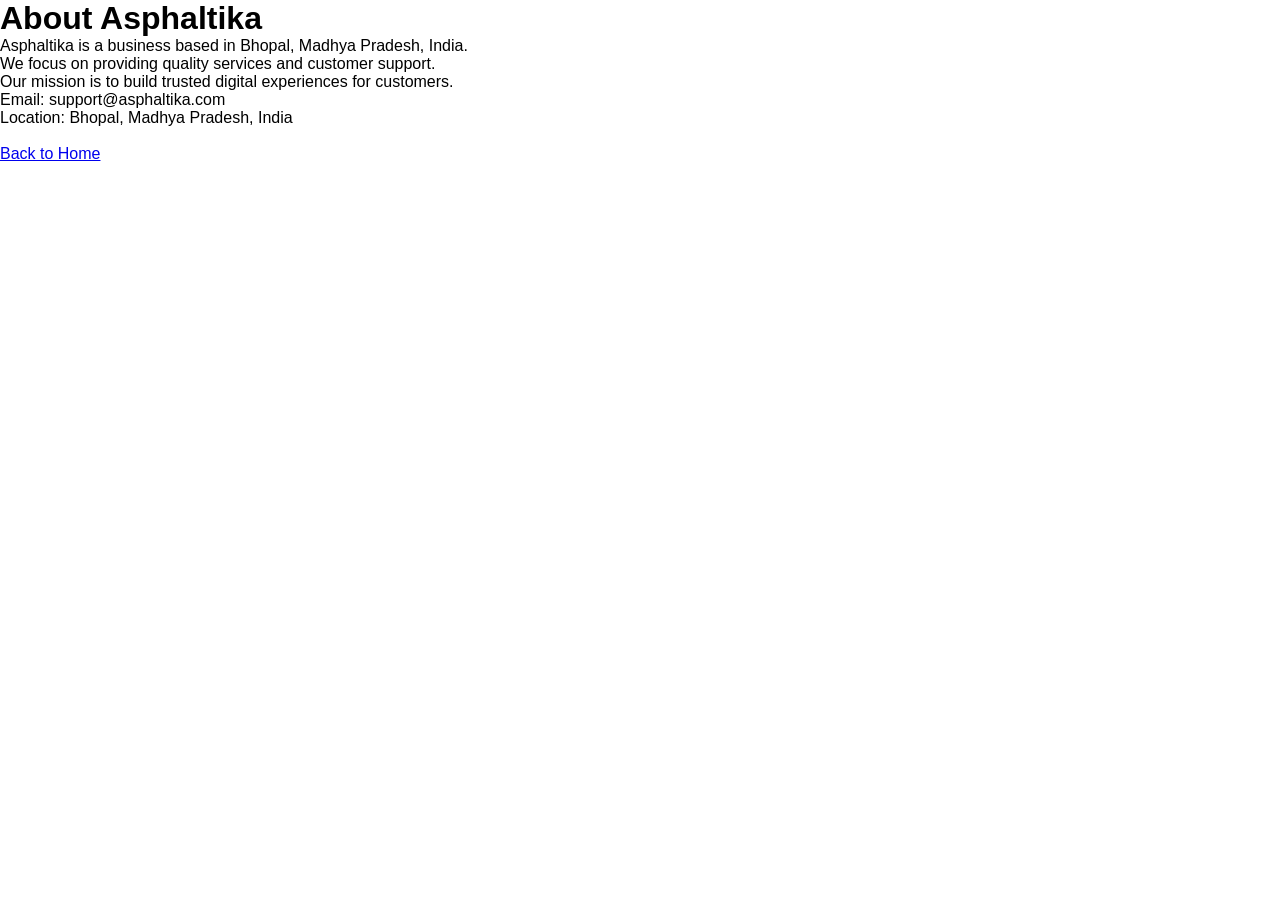
==== about.html @ b4a3a01f "Website authenticity update" ====
<!DOCTYPE html>
<html>
<head>
  <title>About Asphaltika</title>
  <link rel="stylesheet" href="main.css">
</head>

<body>

  <div class="container">

    <h1>About Asphaltika</h1>

    <p>
      Asphaltika is a business based in Bhopal, Madhya Pradesh, India.
    </p>

    <p>
      We focus on providing quality services and customer support.
    </p>

    <p>
      Our mission is to build trusted digital experiences for customers.
    </p>

    <p>
      Email: support@asphaltika.com
    </p>

    <p>
      Location: Bhopal, Madhya Pradesh, India
    </p>

    <br>

    <a href="index.html">Back to Home</a>

  </div>

</body>
</html>
---- main.css ----
*{
    margin: 0;
    padding: 0;
    box-sizing: border-box;
    font-family:'poppins', sans-serif;
}

.address-bar{
    margin:2px;
 padding-right: 5px;
}
.head{
height: 700px;
width: 100%;
background-image: url(./img/22.avif);
background-repeat: no-repeat;
background-position: center;
background-size: cover;
position: relative;
overflow: hidden;
animation:changeImage 12s linear infinite;
}

@keyframes changeImage {
0%{ background-image: url(./img/pexels-roman-kaiuk🇺🇦-11927239.jpg);}
30%{ background-image: url(./img/22.avif);}
65%{ background-image: url(./img/1.jpg);} */
/* 60%{ background-image: url(./img/new.jpg);} */
90%{ background-image: url(./img/2);}
}
.custom-shape-divider-bottom-1694335029 {
    position: absolute;
    bottom: 0;
    left: 0;
    width: 100%;
    overflow: hidden;
    line-height: 0;
    transform: rotate(180deg);
}

.custom-shape-divider-bottom-1694335029 svg {
    position: relative;
    display: block;
    width: calc(100% + 1.3px);
    height: 106px;
}

.custom-shape-divider-bottom-1694335029 .shape-fill {
    fill: #FFFFFF;
}

/* .waves{
position: absolute;
bottom: 0;
width: 100%;
bottom: 0;
} */

.logo{
    margin-left: 0;
    height: 85px;
position: absolute;
    top: 0;
    left:15%;
    transform: translateX(-50%);
    z-index: 1; /* Ensure the logo is on top */
}
.heading{
    margin-top: 130px;
}
.heading-name{

    text-shadow: 1px 1px;
    font-size:70px;
    font-weight: bolder;
  position: relative;
  -webkit-text-stroke: 0.2vw #fff;
}
.sub-heading{
    -webkit-text-stroke: 0.1vw #fff;
}

.f-1{

    height: 450px ;
    background-color: black;
}
.f-11{
    color: #fff;
    margin-top: 100px;
    margin-left: 100px;
    height: 320px;
    width: 350px;
    border-right: 2px solid #FFF;
}
.logo-f{
   
    height: 85px;
}
.f-icons{
    margin-left: 30px;
    margin-top: 45px;
}
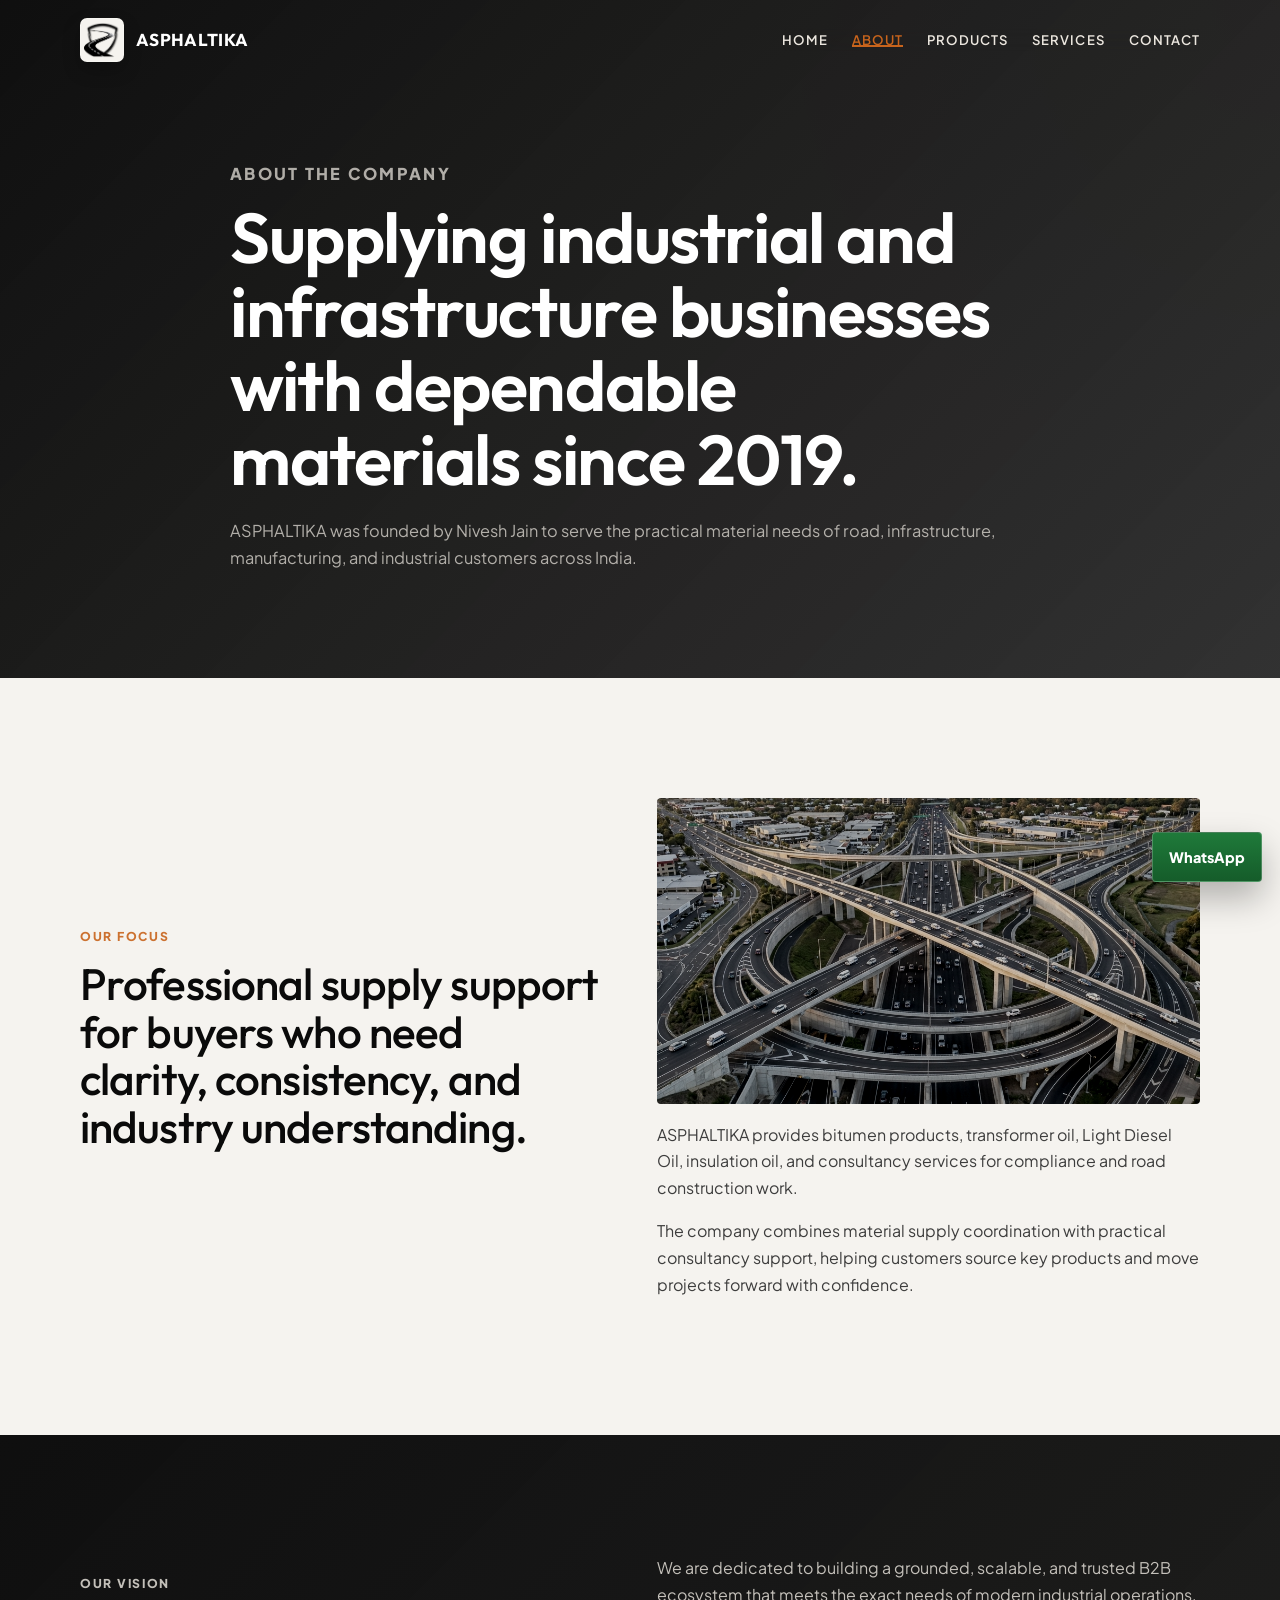
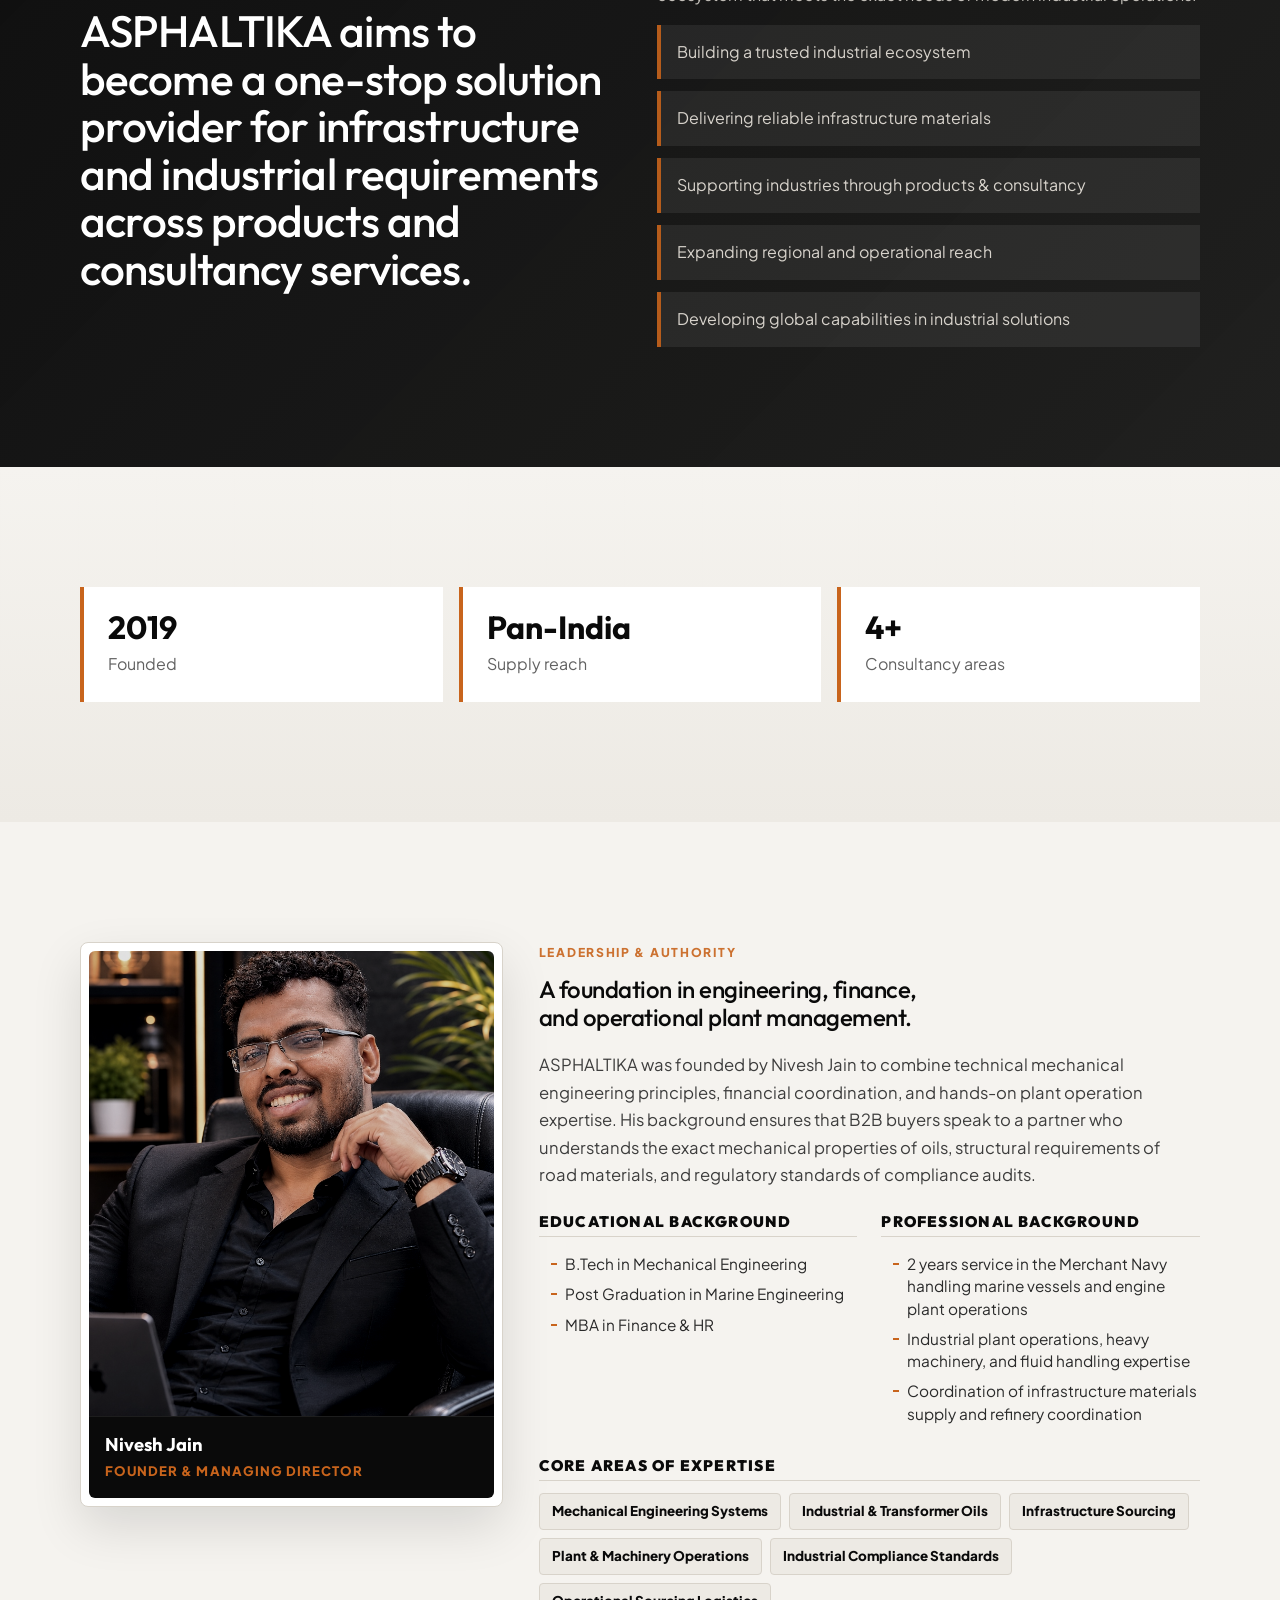
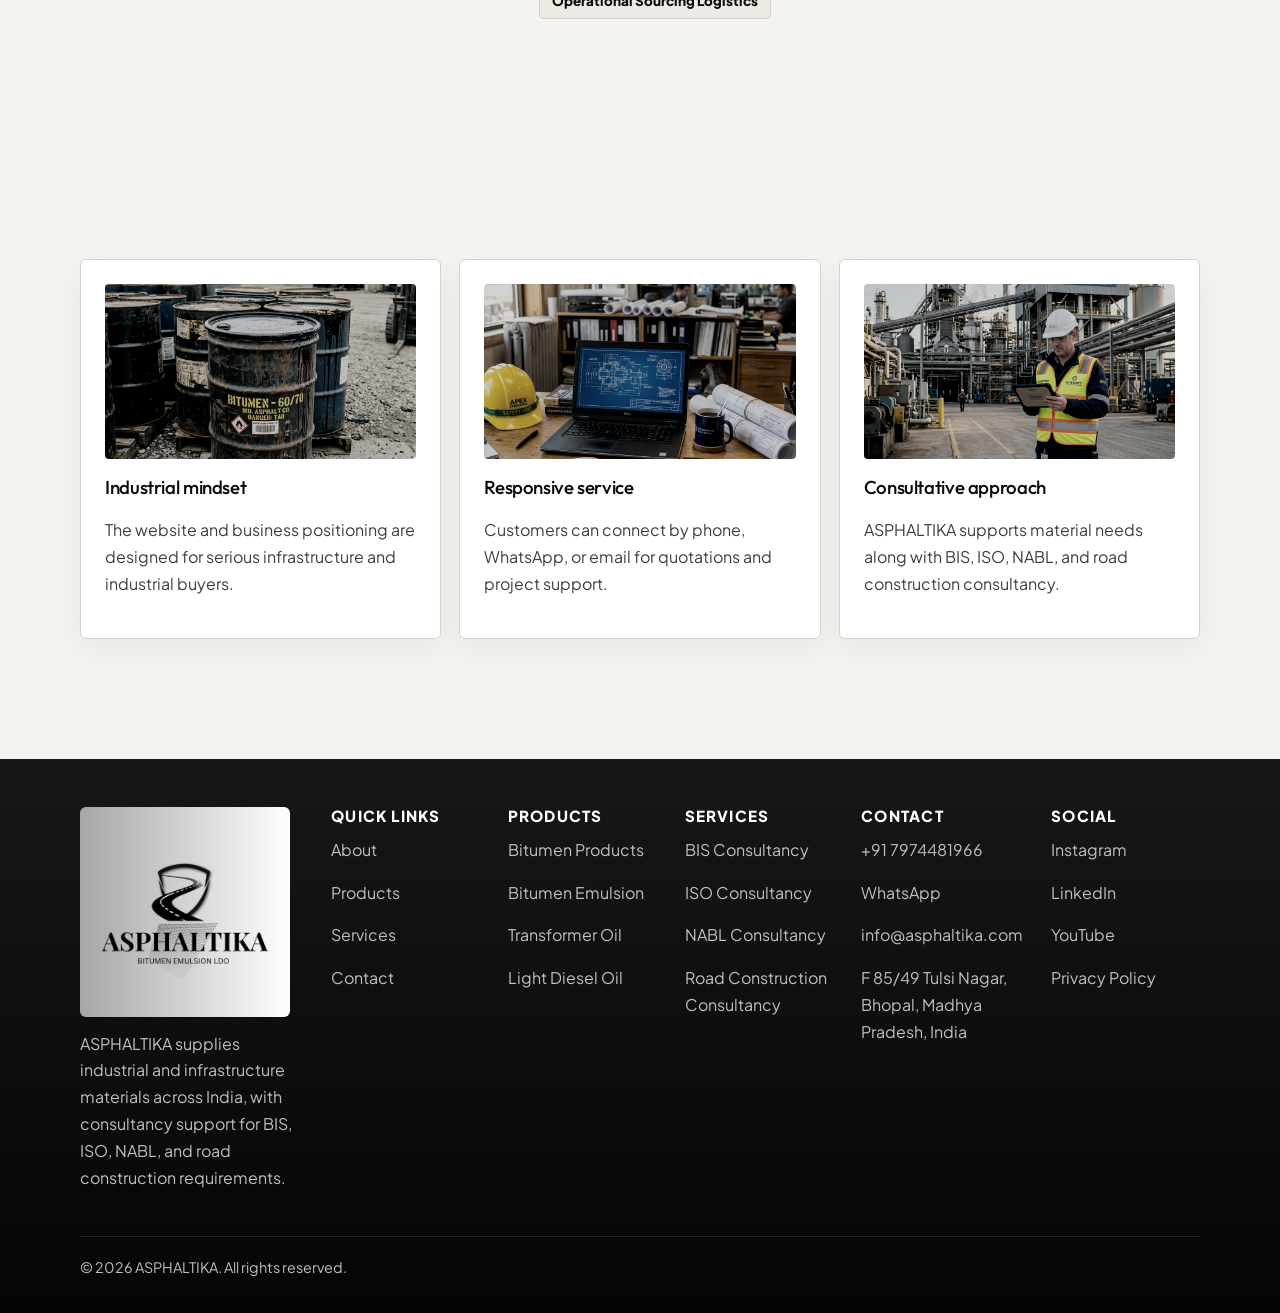
==== commit ec72ee0e: "Deploy new premium minimalist ASPHALTIKA website" ====
--- a/about.html
+++ b/about.html
@@ -1,41 +1,176 @@
-<!DOCTYPE html>
-<html>
-<head>
-  <title>About Asphaltika</title>
-  <link rel="stylesheet" href="main.css">
-</head>
-
-<body>
-
-  <div class="container">
-
-    <h1>About Asphaltika</h1>
-
-    <p>
-      Asphaltika is a business based in Bhopal, Madhya Pradesh, India.
-    </p>
-
-    <p>
-      We focus on providing quality services and customer support.
-    </p>
-
-    <p>
-      Our mission is to build trusted digital experiences for customers.
-    </p>
-
-    <p>
-      Email: support@asphaltika.com
-    </p>
-
-    <p>
-      Location: Bhopal, Madhya Pradesh, India
-    </p>
-
-    <br>
-
-    <a href="index.html">Back to Home</a>
-
-  </div>
-
-</body>
-</html>
+<!DOCTYPE html>
+<html lang="en">
+<head>
+  <meta charset="UTF-8">
+  <meta name="viewport" content="width=device-width, initial-scale=1.0">
+  <meta name="description" content="Learn about ASPHALTIKA, founded in 2019 by Nivesh Jain to support industrial and infrastructure material buyers across India.">
+  <meta property="og:title" content="About ASPHALTIKA | Industrial Materials Supplier">
+  <meta property="og:description" content="ASPHALTIKA is a pan-India industrial and infrastructure materials supplier founded in 2019 by Nivesh Jain.">
+  <meta property="og:type" content="website">
+  <meta property="og:image" content="images/asphaltika-official-logo.jpg">
+  <meta property="og:site_name" content="ASPHALTIKA">
+  <title>About | ASPHALTIKA</title>
+  <link rel="icon" type="image/png" href="images/asphaltika-official-icon.png">
+  <link rel="stylesheet" href="css/style.css">
+</head>
+<body>
+  <header class="site-header">
+    <nav class="navbar container" aria-label="Main navigation">
+      <a class="brand" href="index.html"><img class="brand-logo brand-logo-icon" src="images/asphaltika-official-icon.png" alt="ASPHALTIKA logo icon" width="42" height="42" decoding="async"><span class="brand-name">ASPHALTIKA</span></a>
+      <button class="nav-toggle" type="button" aria-expanded="false" aria-controls="primary-navigation"><span class="sr-only">Open menu</span><span></span><span></span><span></span></button>
+      <ul class="nav-links" id="primary-navigation">
+        <li><a href="index.html">Home</a></li>
+        <li><a href="about.html" aria-current="page">About</a></li>
+        <li><a href="products.html">Products</a></li>
+        <li><a href="services.html">Services</a></li>
+        <li><a href="contact.html">Contact</a></li>
+      </ul>
+    </nav>
+  </header>
+
+  <main>
+    <section class="page-hero">
+      <div class="container narrow">
+        <p class="eyebrow">About the company</p>
+        <h1>Supplying industrial and infrastructure businesses with dependable materials since 2019.</h1>
+        <p>ASPHALTIKA was founded by Nivesh Jain to serve the practical material needs of road, infrastructure, manufacturing, and industrial customers across India.</p>
+      </div>
+    </section>
+
+    <section class="section">
+      <div class="container split">
+        <div>
+          <p class="eyebrow">Our focus</p>
+          <h2>Professional supply support for buyers who need clarity, consistency, and industry understanding.</h2>
+        </div>
+        <div class="visual-copy-panel">
+          <img src="images/visual-about-infrastructure.png" alt="Industrial infrastructure operations and supply support visual" loading="lazy" decoding="async">
+          <p>ASPHALTIKA provides bitumen products, transformer oil, Light Diesel Oil, insulation oil, and consultancy services for compliance and road construction work.</p>
+          <p>The company combines material supply coordination with practical consultancy support, helping customers source key products and move projects forward with confidence.</p>
+        </div>
+      </div>
+    </section>
+    <section class="section section-dark vision-section">
+      <div class="container split">
+        <div>
+          <p class="eyebrow">Our Vision</p>
+          <h2>ASPHALTIKA aims to become a one-stop solution provider for infrastructure and industrial requirements across products and consultancy services.</h2>
+        </div>
+        <div class="vision-copy">
+          <p>We are dedicated to building a grounded, scalable, and trusted B2B ecosystem that meets the exact needs of modern industrial operations.</p>
+          <div class="check-list">
+            <p>Building a trusted industrial ecosystem</p>
+            <p>Delivering reliable infrastructure materials</p>
+            <p>Supporting industries through products & consultancy</p>
+            <p>Expanding regional and operational reach</p>
+            <p>Developing global capabilities in industrial solutions</p>
+          </div>
+        </div>
+      </div>
+    </section>
+
+    <section class="section section-muted">
+      <div class="container stats-grid">
+        <div>
+          <strong>2019</strong>
+          <span>Founded</span>
+        </div>
+        <div>
+          <strong>Pan-India</strong>
+          <span>Supply reach</span>
+        </div>
+        <div>
+          <strong>4+</strong>
+          <span>Consultancy areas</span>
+        </div>
+      </div>
+    </section>
+
+    <section class="section founder-section" id="leadership">
+      <div class="container founder-grid">
+        <div class="founder-card-visual">
+          <div class="founder-image-wrapper">
+            <img class="founder-visual-asset" src="images/founder-nivesh-jain.jpg" alt="Nivesh Jain, Founder of ASPHALTIKA" loading="lazy" decoding="async">
+            <div class="founder-badge">
+              <strong>Nivesh Jain</strong>
+              <span>Founder & Managing Director</span>
+            </div>
+          </div>
+        </div>
+        
+        <div class="founder-profile-content">
+          <p class="eyebrow">Leadership & Authority</p>
+          <h2>A foundation in engineering, finance, and operational plant management.</h2>
+          <p class="founder-bio">ASPHALTIKA was founded by Nivesh Jain to combine technical mechanical engineering principles, financial coordination, and hands-on plant operation expertise. His background ensures that B2B buyers speak to a partner who understands the exact mechanical properties of oils, structural requirements of road materials, and regulatory standards of compliance audits.</p>
+          
+          <div class="founder-credentials">
+            <div class="credential-group">
+              <h3>Educational Background</h3>
+              <ul class="clean-bullet-list">
+                <li>B.Tech in Mechanical Engineering</li>
+                <li>Post Graduation in Marine Engineering</li>
+                <li>MBA in Finance & HR</li>
+              </ul>
+            </div>
+            
+            <div class="credential-group">
+              <h3>Professional Background</h3>
+              <ul class="clean-bullet-list">
+                <li>2 years service in the Merchant Navy handling marine vessels and engine plant operations</li>
+                <li>Industrial plant operations, heavy machinery, and fluid handling expertise</li>
+                <li>Coordination of infrastructure materials supply and refinery coordination</li>
+              </ul>
+            </div>
+          </div>
+          
+          <div class="founder-expertise-block">
+            <h3>Core Areas of Expertise</h3>
+            <div class="expertise-tags">
+              <span>Mechanical Engineering Systems</span>
+              <span>Industrial & Transformer Oils</span>
+              <span>Infrastructure Sourcing</span>
+              <span>Plant & Machinery Operations</span>
+              <span>Industrial Compliance Standards</span>
+              <span>Operational Sourcing Logistics</span>
+            </div>
+          </div>
+        </div>
+      </div>
+    </section>
+
+    <section class="section">
+      <div class="container card-grid">
+        <article class="feature-card">
+          <img class="card-visual" src="images/visual-bitumen.png" alt="Industrial bitumen supply visual" loading="lazy" decoding="async">
+          <h3>Industrial mindset</h3>
+          <p>The website and business positioning are designed for serious infrastructure and industrial buyers.</p>
+        </article>
+        <article class="feature-card">
+          <img class="card-visual" src="images/visual-contact-support.png" alt="Responsive industrial business support visual" loading="lazy" decoding="async">
+          <h3>Responsive service</h3>
+          <p>Customers can connect by phone, WhatsApp, or email for quotations and project support.</p>
+        </article>
+        <article class="feature-card">
+          <img class="card-visual" src="images/visual-consultancy.png" alt="Consultancy documentation support visual" loading="lazy" decoding="async">
+          <h3>Consultative approach</h3>
+          <p>ASPHALTIKA supports material needs along with BIS, ISO, NABL, and road construction consultancy.</p>
+        </article>
+      </div>
+    </section>
+  </main>
+
+  <footer class="site-footer">
+    <div class="container footer-grid">
+      <div class="footer-overview"><a class="brand footer-brand" href="index.html"><img class="footer-logo" src="images/asphaltika-official-logo.jpg" alt="ASPHALTIKA official logo" width="500" height="500" loading="lazy" decoding="async"></a><p>ASPHALTIKA supplies industrial and infrastructure materials across India, with consultancy support for BIS, ISO, NABL, and road construction requirements.</p></div>
+      <div><h2>Quick Links</h2><p><a href="about.html">About</a></p><p><a href="products.html">Products</a></p><p><a href="services.html">Services</a></p><p><a href="contact.html">Contact</a></p></div>
+      <div><h2>Products</h2><p>Bitumen Products</p><p>Bitumen Emulsion</p><p>Transformer Oil</p><p>Light Diesel Oil</p></div>
+      <div><h2>Services</h2><p>BIS Consultancy</p><p>ISO Consultancy</p><p>NABL Consultancy</p><p>Road Construction Consultancy</p></div>
+      <div><h2>Contact</h2><p><a href="tel:+917974481966">+91 7974481966</a></p><p><a href="https://wa.me/917974481966" target="_blank" rel="noopener">WhatsApp</a></p><p><a href="mailto:info@asphaltika.com">info@asphaltika.com</a></p><p>F 85/49 Tulsi Nagar, Bhopal, Madhya Pradesh, India</p></div>
+      <div><h2>Social</h2><p><a href="https://www.instagram.com/nivesh_jai" target="_blank" rel="noopener">Instagram</a></p><p><a href="https://www.linkedin.com/in/nivesh-jain-99b6181a4" target="_blank" rel="noopener">LinkedIn</a></p><p><a href="https://youtube.com/@asphaltika" target="_blank" rel="noopener">YouTube</a></p><p><a href="privacy-policy.html">Privacy Policy</a></p></div>
+    </div>
+    <div class="container footer-bottom"><p>&copy; <span id="current-year">2026</span> ASPHALTIKA. All rights reserved.</p></div>
+  </footer>
+  <a class="floating-whatsapp" href="https://wa.me/917974481966" target="_blank" rel="noopener" aria-label="Chat with ASPHALTIKA on WhatsApp">WhatsApp</a>
+  <script src="js/script.js"></script>
+</body>
+</html>
--- a/css/style.css
+++ b/css/style.css
@@ -0,0 +1,1959 @@
+@import url('https://fonts.googleapis.com/css2?family=Outfit:wght@300;400;500;600;700;900&family=Plus+Jakarta+Sans:wght@300;400;500;600;700;800&display=swap');
+
+:root {
+  --primary: #0A0A0A;
+  --secondary: #171717;
+  --graphite: #262626;
+  --steel: #525252;
+  --steel-light: #A3A3A3;
+  --accent: #C8641C;
+  --accent-dark: #8F3F12;
+  --light: #F5F3EF;
+  --surface: #FFFFFF;
+  --surface-2: #EDEAE4;
+  --text: #2A2A2A;
+  --muted: #626262;
+  --line: #D8D3CA;
+  --white: #FFFFFF;
+  --shadow: 0 10px 30px rgba(10, 10, 10, 0.05);
+  --shadow-strong: 0 20px 50px rgba(10, 10, 10, 0.12);
+  --heading-font: 'Outfit', -apple-system, BlinkMacSystemFont, 'Segoe UI', Roboto, Helvetica, Arial, sans-serif;
+  --body-font: 'Plus Jakarta Sans', -apple-system, BlinkMacSystemFont, 'Segoe UI', Roboto, Helvetica, Arial, sans-serif;
+}
+
+* {
+  box-sizing: border-box;
+}
+
+html {
+  scroll-behavior: smooth;
+}
+
+body {
+  margin: 0;
+  font-family: var(--body-font);
+  font-weight: 400;
+  color: var(--text);
+  background: var(--light);
+  line-height: 1.68;
+  text-rendering: optimizeLegibility;
+  -webkit-font-smoothing: antialiased;
+  -moz-osx-font-smoothing: grayscale;
+}
+
+img {
+  display: block;
+  max-width: 100%;
+}
+
+a {
+  color: inherit;
+  text-decoration: none;
+}
+
+p {
+  margin-top: 0;
+  color: var(--text);
+  opacity: 0.9;
+}
+
+h1,
+h2,
+h3,
+h4 {
+  margin-top: 0;
+  color: var(--primary);
+  font-family: var(--heading-font);
+  font-weight: 500;
+  letter-spacing: -0.02em;
+  line-height: 1.15;
+  text-wrap: balance;
+}
+
+.container {
+  width: min(100% - 32px, 1120px);
+  margin-inline: auto;
+}
+
+.narrow {
+  max-width: 820px;
+}
+
+.sr-only {
+  position: absolute;
+  width: 1px;
+  height: 1px;
+  padding: 0;
+  margin: -1px;
+  overflow: hidden;
+  clip: rect(0, 0, 0, 0);
+  white-space: nowrap;
+  border: 0;
+}
+
+.site-header {
+  position: fixed;
+  top: 0;
+  left: 0;
+  width: 100%;
+  z-index: 100;
+  background: transparent;
+  border-bottom: 1px solid transparent;
+  transition: background-color 0.3s ease, border-color 0.3s ease, backdrop-filter 0.3s ease, -webkit-backdrop-filter 0.3s ease;
+}
+
+.site-header.scrolled {
+  background: rgba(10, 10, 10, 0.82);
+  border-bottom: 1px solid rgba(255, 255, 255, 0.05);
+  backdrop-filter: blur(20px);
+  -webkit-backdrop-filter: blur(20px);
+  box-shadow: 0 10px 30px rgba(0, 0, 0, 0.15);
+}
+
+.navbar {
+  min-height: 80px;
+  display: flex;
+  align-items: center;
+  justify-content: space-between;
+  gap: 18px;
+  transition: min-height 0.3s ease;
+}
+
+.site-header.scrolled .navbar {
+  min-height: 70px;
+}
+
+.brand {
+  display: inline-flex;
+  align-items: center;
+  gap: 12px;
+  color: var(--white);
+  font-weight: 700;
+}
+
+.brand-logo {
+  width: 44px;
+  height: 44px;
+  object-fit: contain;
+  flex: 0 0 auto;
+}
+
+.brand-logo-icon {
+  padding: 3px;
+  border: 1px solid rgba(255, 255, 255, 0.2);
+  border-radius: 7px;
+  background: var(--light);
+  box-shadow: 0 8px 18px rgba(0, 0, 0, 0.24);
+}
+
+.brand-name {
+  font-family: var(--heading-font);
+  font-size: 1.08rem;
+  font-weight: 700;
+  letter-spacing: 0.02em;
+}
+
+.nav-toggle {
+  width: 44px;
+  height: 44px;
+  display: grid;
+  gap: 5px;
+  align-content: center;
+  padding: 0 10px;
+  border: 1px solid rgba(255, 255, 255, 0.18);
+  border-radius: 4px;
+  background: rgba(255, 255, 255, 0.04);
+  cursor: pointer;
+}
+
+.nav-toggle span:not(.sr-only) {
+  height: 2px;
+  background: var(--white);
+  border-radius: 999px;
+}
+
+.nav-links {
+  position: absolute;
+  top: 100%;
+  left: 0;
+  right: 0;
+  display: none;
+  margin: 0;
+  padding: 14px 24px 24px;
+  list-style: none;
+  background: rgba(10, 10, 10, 0.95);
+  backdrop-filter: blur(20px);
+  -webkit-backdrop-filter: blur(20px);
+  border-top: 1px solid rgba(255, 255, 255, 0.05);
+  border-bottom: 1px solid rgba(255, 255, 255, 0.05);
+}
+
+.nav-links.is-open {
+  display: grid;
+}
+
+.nav-links a {
+  display: block;
+  padding: 12px 0;
+  color: #ECE7DF;
+  font-size: 0.82rem;
+  font-weight: 600;
+  letter-spacing: 0.08em;
+  text-transform: uppercase;
+  transition: color 0.2s ease;
+}
+
+.nav-links a:hover,
+.nav-links a[aria-current="page"] {
+  color: var(--accent);
+}
+
+.hero {
+  position: relative;
+  overflow: hidden;
+  color: var(--white);
+  background:
+    linear-gradient(135deg, rgba(10, 10, 10, 0.98), rgba(23, 23, 23, 0.92)),
+    repeating-linear-gradient(115deg, rgba(200, 100, 28, 0.1) 0 2px, transparent 2px 18px);
+  padding: 72px 0 48px;
+}
+
+.hero-home {
+  min-height: 100vh;
+  display: flex;
+  align-items: center;
+  justify-content: center;
+  text-align: center;
+  padding: 140px 0 100px;
+  background:
+    linear-gradient(180deg, rgba(10, 10, 10, 0.4) 0%, rgba(10, 10, 10, 0.85) 100%),
+    url("../images/hero-road-construction.png") center center / cover no-repeat;
+}
+
+.hero-home::after {
+  content: "";
+  position: absolute;
+  inset: 0;
+  background:
+    repeating-linear-gradient(90deg, rgba(255, 255, 255, 0.015) 0 1px, transparent 1px 80px),
+    repeating-linear-gradient(0deg, rgba(255, 255, 255, 0.01) 0 1px, transparent 1px 80px);
+  pointer-events: none;
+}
+
+.hero-home .container {
+  position: relative;
+  z-index: 2;
+  max-width: 960px;
+  margin-inline: auto;
+}
+
+.hero-content {
+  display: flex;
+  flex-direction: column;
+  align-items: center;
+}
+
+.hero-watermark {
+  display: none;
+}
+
+.hero-grid,
+.split,
+.contact-grid {
+  display: grid;
+  gap: 34px;
+}
+
+.eyebrow {
+  margin-bottom: 14px;
+  color: var(--accent);
+  font-size: 0.76rem;
+  font-weight: 900;
+  letter-spacing: 0.14em;
+  text-transform: uppercase;
+}
+
+.hero h1,
+.page-hero h1 {
+  margin-bottom: 20px;
+  color: var(--white);
+  font-size: clamp(2.2rem, 7vw, 4.4rem);
+  line-height: 1.05;
+  font-weight: 600;
+}
+
+.hero-home h1 {
+  max-width: 860px;
+  font-size: clamp(2.35rem, 6.8vw, 4.8rem);
+  line-height: 1.1;
+  font-weight: 600;
+  letter-spacing: -0.03em;
+}
+
+.hero-tagline {
+  max-width: 720px;
+  margin-bottom: 18px;
+  color: #ECE7DF;
+  font-size: clamp(1.08rem, 2.2vw, 1.28rem);
+  font-weight: 400;
+  line-height: 1.45;
+  opacity: 0.95;
+}
+
+.hero-text,
+.page-hero p {
+  color: #D7D3CC;
+  font-size: 1.02rem;
+  opacity: 0.8;
+}
+
+.hero-home .hero-text {
+  max-width: 640px;
+  margin-inline: auto;
+  font-size: 0.98rem;
+  line-height: 1.6;
+}
+
+.hero-actions {
+  display: flex;
+  flex-wrap: wrap;
+  justify-content: center;
+  gap: 16px;
+  margin-top: 36px;
+}
+
+.btn {
+  display: inline-flex;
+  align-items: center;
+  justify-content: center;
+  min-height: 48px;
+  padding: 12px 32px;
+  border: 1.5px solid transparent;
+  border-radius: 4px;
+  font-size: 0.78rem;
+  font-weight: 600;
+  letter-spacing: 0.12em;
+  text-transform: uppercase;
+  line-height: 1.2;
+  transition: all 0.25s cubic-bezier(0.25, 1, 0.5, 1);
+}
+
+.btn:hover {
+  transform: translateY(-1px);
+}
+
+.btn-primary {
+  color: var(--white);
+  background: var(--accent);
+  border-color: var(--accent);
+}
+
+.btn-primary:hover {
+  background: transparent;
+  color: var(--white);
+  border-color: var(--white);
+}
+
+.btn-secondary,
+.btn-whatsapp {
+  color: #ECE7DF;
+  border: 1.5px solid rgba(236, 231, 223, 0.25);
+  background: transparent;
+}
+
+.btn-secondary:hover {
+  border-color: var(--white);
+  background: rgba(255, 255, 255, 0.08);
+}
+
+.btn-whatsapp {
+  border-color: rgba(31, 122, 58, 0.4);
+  background: rgba(31, 122, 58, 0.04);
+}
+
+.btn-whatsapp:hover {
+  border-color: #249747;
+  background: rgba(31, 122, 58, 0.15);
+  color: var(--white);
+}
+
+.hero-meta {
+  display: flex;
+  flex-wrap: wrap;
+  gap: 10px;
+  margin-top: 28px;
+}
+
+.hero-meta span {
+  padding: 8px 12px;
+  border: 1px solid rgba(255, 255, 255, 0.16);
+  border-radius: 4px;
+  color: #D7D3CC;
+  background: rgba(10, 10, 10, 0.55);
+  font-size: 0.86rem;
+  font-weight: 800;
+}
+
+.hero-visual {
+  min-height: 280px;
+  display: grid;
+  place-items: center;
+  border: 1px solid rgba(255, 255, 255, 0.14);
+  border-radius: 6px;
+  background: rgba(255, 255, 255, 0.04);
+  overflow: hidden;
+}
+
+.hero-home .hero-visual {
+  border-color: rgba(255, 255, 255, 0.16);
+  box-shadow: var(--shadow-strong);
+}
+
+.hero-visual img {
+  width: 100%;
+  height: 100%;
+  object-fit: cover;
+  filter: grayscale(0.4) brightness(0.8) contrast(1.1);
+}
+
+.section {
+  padding: 120px 0;
+}
+
+.section-muted {
+  background:
+    linear-gradient(180deg, rgba(245, 243, 239, 0.96), rgba(237, 234, 228, 1)),
+    repeating-linear-gradient(90deg, rgba(10, 10, 10, 0.045) 0 1px, transparent 1px 78px);
+}
+
+.section-dark {
+  color: var(--white);
+  background:
+    linear-gradient(135deg, rgba(10, 10, 10, 0.98), rgba(23, 23, 23, 0.96)),
+    repeating-linear-gradient(90deg, rgba(255, 255, 255, 0.035) 0 1px, transparent 1px 78px);
+}
+
+.section-heading {
+  margin-bottom: 36px;
+}
+
+.section-heading.centered {
+  max-width: 780px;
+  text-align: center;
+}
+
+.section-heading h2,
+.split h2,
+.cta-band h2 {
+  color: var(--primary);
+  font-size: clamp(1.75rem, 4vw, 2.75rem);
+  line-height: 1.08;
+  text-wrap: balance;
+}
+
+.section-dark h2,
+.cta-band h2 {
+  color: var(--white);
+}
+
+.section-dark p,
+.cta-band p {
+  color: #D7D3CC;
+}
+
+.card-grid,
+.product-grid,
+.why-grid,
+.business-grid {
+  display: grid;
+  gap: 18px;
+}
+
+.feature-card,
+.product-card,
+.why-card,
+.contact-panel,
+.contact-form,
+.service-list article {
+  border: 1px solid var(--line);
+  border-radius: 6px;
+  background: var(--surface);
+  box-shadow: var(--shadow);
+}
+
+.feature-card,
+.product-card,
+.why-card,
+.contact-panel,
+.contact-form {
+  padding: 24px;
+}
+
+.card-visual,
+.contact-visual,
+.visual-copy-panel img {
+  width: 100%;
+  aspect-ratio: 16 / 9;
+  object-fit: cover;
+  border-radius: 4px;
+  margin-bottom: 18px;
+  background: var(--secondary);
+  filter: grayscale(0.4) brightness(0.8) contrast(1.1);
+}
+
+.visual-copy-panel {
+  overflow: hidden;
+}
+
+.business-about {
+  background:
+    linear-gradient(180deg, #FFFFFF 0%, var(--light) 100%);
+}
+
+.business-copy {
+  padding: 2px 0;
+}
+
+.business-copy p {
+  color: var(--text);
+  font-size: 1.02rem;
+}
+
+.business-copy p:last-child {
+  margin-bottom: 0;
+}
+
+.feature-card h3,
+.product-card h2,
+.product-card h3,
+.why-card h3,
+.contact-panel h2,
+.contact-form h2,
+.service-list h2 {
+  color: var(--primary);
+  line-height: 1.12;
+}
+
+.why-card {
+  box-shadow: none;
+  transition: transform 0.2s ease, border-color 0.2s ease, box-shadow 0.2s ease;
+}
+
+.why-card:hover {
+  transform: translateY(-4px);
+  border-color: rgba(200, 100, 28, 0.5);
+  box-shadow: var(--shadow);
+}
+
+.why-card span {
+  display: inline-grid;
+  place-items: center;
+  min-width: 48px;
+  height: 38px;
+  margin-bottom: 18px;
+  padding: 0 10px;
+  border-radius: 4px;
+  color: var(--white);
+  background: var(--primary);
+  font-size: 0.84rem;
+  font-weight: 900;
+}
+
+.card-icon {
+  display: inline-flex;
+  margin-bottom: 18px;
+  color: var(--accent);
+  font-size: 0.8rem;
+  font-weight: 900;
+}
+
+.check-list {
+  display: grid;
+  gap: 12px;
+}
+
+.check-list p {
+  margin: 0;
+  padding: 14px 16px;
+  color: #ECE7DF;
+  border-left: 4px solid var(--accent);
+  background: rgba(255, 255, 255, 0.08);
+}
+
+.trust-strip {
+  color: var(--white);
+  background: var(--primary);
+  border-top: 1px solid rgba(255, 255, 255, 0.04);
+  border-bottom: 1px solid rgba(255, 255, 255, 0.04);
+}
+
+.trust-grid {
+  display: grid;
+  gap: 1px;
+  background: transparent;
+  text-align: center;
+}
+
+.trust-grid div {
+  padding: 40px 24px;
+  background: transparent;
+}
+
+.trust-grid strong,
+.trust-grid span {
+  display: block;
+}
+
+.trust-grid strong {
+  color: var(--white);
+  font-family: var(--heading-font);
+  font-size: 1.8rem;
+  font-weight: 500;
+  line-height: 1.15;
+  letter-spacing: -0.02em;
+}
+
+.trust-grid span {
+  margin-top: 8px;
+  color: var(--steel-light);
+  font-size: 0.78rem;
+  font-weight: 600;
+  letter-spacing: 0.08em;
+  text-transform: uppercase;
+}
+
+.cta-band {
+  display: grid;
+  gap: 18px;
+  align-items: center;
+  padding: 30px;
+  border-radius: 6px;
+  color: var(--white);
+  background:
+    linear-gradient(135deg, rgba(10, 10, 10, 0.98), rgba(38, 38, 38, 0.95)),
+    repeating-linear-gradient(90deg, rgba(255, 255, 255, 0.035) 0 1px, transparent 1px 80px);
+  box-shadow: var(--shadow-strong);
+}
+
+.cta-band h2 {
+  margin-bottom: 0;
+}
+
+.page-hero {
+  padding: 160px 0 90px;
+  color: var(--white);
+  background:
+    linear-gradient(135deg, rgba(10, 10, 10, 0.98), rgba(38, 38, 38, 0.94)),
+    radial-gradient(circle at top right, rgba(200, 100, 28, 0.18), transparent 34%);
+}
+
+.stats-grid {
+  display: grid;
+  gap: 16px;
+}
+
+.stats-grid div {
+  padding: 24px;
+  border-left: 4px solid var(--accent);
+  background: var(--surface);
+}
+
+.stats-grid strong,
+.stats-grid span {
+  display: block;
+}
+
+.stats-grid strong {
+  color: var(--primary);
+  font-family: var(--heading-font);
+  font-size: 2rem;
+  line-height: 1;
+}
+
+.stats-grid span {
+  margin-top: 8px;
+  color: var(--muted);
+}
+
+.product-card {
+  display: grid;
+  gap: 10px;
+}
+
+.catalog-intro {
+  background: linear-gradient(180deg, #FFFFFF 0%, var(--light) 100%);
+}
+
+.division-grid {
+  display: grid;
+  gap: 18px;
+}
+
+.division-card {
+  display: grid;
+  gap: 12px;
+  min-height: 220px;
+  padding: 26px;
+  border: 1px solid var(--line);
+  border-radius: 6px;
+  background:
+    linear-gradient(180deg, #FFFFFF 0%, #F7F5F0 100%);
+  box-shadow: var(--shadow);
+  transition: transform 0.22s ease, box-shadow 0.22s ease, border-color 0.22s ease;
+}
+
+.division-card:hover,
+.division-card:focus-visible {
+  transform: translateY(-5px);
+  border-color: rgba(200, 100, 28, 0.58);
+  box-shadow: var(--shadow-strong);
+}
+
+.division-card span {
+  width: 44px;
+  height: 36px;
+  display: grid;
+  place-items: center;
+  border-radius: 4px;
+  color: var(--white);
+  background: var(--primary);
+  font-size: 0.78rem;
+  font-weight: 900;
+}
+
+.division-card h2 {
+  margin-bottom: 0;
+  font-size: clamp(1.35rem, 3vw, 1.9rem);
+  line-height: 1.08;
+}
+
+.division-card p {
+  margin-bottom: 0;
+  color: var(--muted);
+}
+
+.catalog-section {
+  border-top: 1px solid var(--line);
+}
+
+.catalog-visual-strip {
+  display: grid;
+  gap: 20px;
+  margin-bottom: 60px;
+}
+
+.catalog-visual-strip figure {
+  position: relative;
+  min-height: 280px;
+  margin: 0;
+  overflow: hidden;
+  border: none;
+  border-radius: 8px;
+  background: var(--secondary);
+  box-shadow: var(--shadow-strong);
+}
+
+.catalog-visual-strip img {
+  width: 100%;
+  height: 100%;
+  min-height: 280px;
+  object-fit: cover;
+  filter: grayscale(0.4) brightness(0.8) contrast(1.1);
+  transition: transform 0.35s ease, filter 0.35s ease;
+}
+
+.catalog-visual-strip figure::after {
+  content: "";
+  position: absolute;
+  inset: 0;
+  background: linear-gradient(180deg, rgba(10, 10, 10, 0.05), rgba(10, 10, 10, 0.8));
+  pointer-events: none;
+}
+
+.catalog-visual-strip figcaption {
+  position: absolute;
+  left: 24px;
+  right: 24px;
+  bottom: 24px;
+  z-index: 1;
+  color: var(--white);
+  font-family: var(--heading-font);
+  font-size: 1.35rem;
+  font-weight: 600;
+  letter-spacing: -0.01em;
+}
+
+.catalog-visual-strip figure:hover img {
+  transform: scale(1.03);
+  filter: grayscale(0) brightness(1) contrast(1.1);
+}
+
+.catalog-block {
+  margin-top: 42px;
+}
+
+.catalog-block:first-of-type {
+  margin-top: 0;
+}
+
+.catalog-block h3 {
+  margin-bottom: 18px;
+  padding-bottom: 12px;
+  border-bottom: 1px solid var(--line);
+  font-size: clamp(1.35rem, 3vw, 2rem);
+}
+
+.catalog-grid {
+  display: grid;
+  gap: 16px;
+}
+
+.catalog-card {
+  position: relative;
+  display: grid;
+  align-content: start;
+  gap: 10px;
+  min-height: 236px;
+  overflow: hidden;
+  padding: 22px;
+  border: 1px solid var(--line);
+  border-radius: 6px;
+  color: var(--text);
+  background:
+    linear-gradient(180deg, rgba(255, 255, 255, 0.98), rgba(247, 245, 240, 0.98)),
+    repeating-linear-gradient(135deg, rgba(10, 10, 10, 0.035) 0 1px, transparent 1px 18px);
+  box-shadow: 0 12px 30px rgba(10, 10, 10, 0.08);
+  transition: transform 0.22s ease, box-shadow 0.22s ease, border-color 0.22s ease;
+}
+
+.catalog-card::before {
+  content: "";
+  position: absolute;
+  inset: 0 0 auto;
+  height: 4px;
+  background: var(--accent);
+  transform: scaleX(0.2);
+  transform-origin: left;
+  transition: transform 0.22s ease;
+}
+
+.catalog-card::after {
+  content: "";
+  position: absolute;
+  right: 16px;
+  bottom: 16px;
+  width: 46px;
+  height: 46px;
+  border: 1px solid rgba(10, 10, 10, 0.08);
+  border-radius: 4px;
+  background:
+    linear-gradient(135deg, rgba(10, 10, 10, 0.08), rgba(10, 10, 10, 0.015));
+  transition: transform 0.22s ease;
+}
+
+.catalog-card:hover,
+.catalog-card:focus-visible {
+  transform: translateY(-6px);
+  border-color: rgba(200, 100, 28, 0.58);
+  box-shadow: var(--shadow-strong);
+}
+
+.catalog-card:hover::before,
+.catalog-card:focus-visible::before {
+  transform: scaleX(1);
+}
+
+.catalog-card:hover::after,
+.catalog-card:focus-visible::after {
+  transform: scale(1.12);
+}
+
+.catalog-card span {
+  width: fit-content;
+  min-width: 42px;
+  padding: 6px 9px;
+  border-radius: 4px;
+  color: var(--white);
+  background: var(--primary);
+  font-size: 0.72rem;
+  font-weight: 900;
+  letter-spacing: 0.08em;
+}
+
+.catalog-card h4 {
+  margin: 0;
+  color: var(--primary);
+  font-family: var(--heading-font);
+  font-size: 1.22rem;
+  line-height: 1.12;
+}
+
+.catalog-card p {
+  margin: 0;
+  color: var(--text);
+}
+
+.catalog-card small {
+  display: block;
+  margin-top: auto;
+  padding-top: 10px;
+  color: var(--muted);
+  font-size: 0.86rem;
+  line-height: 1.45;
+  opacity: 0;
+  transform: translateY(8px);
+  transition: opacity 0.22s ease, transform 0.22s ease;
+}
+
+.catalog-card:hover small,
+.catalog-card:focus-visible small {
+  opacity: 1;
+  transform: translateY(0);
+}
+
+.future-card {
+  border-style: dashed;
+}
+
+.service-catalog-card span {
+  background: var(--graphite);
+}
+
+.industrial-showcase {
+  background: var(--surface);
+}
+
+.image-section-grid {
+  display: grid;
+  gap: 18px;
+}
+
+.image-panel {
+  display: grid;
+  grid-template-columns: 1fr;
+  align-items: center;
+  overflow: hidden;
+  border: none;
+  border-radius: 8px;
+  background: transparent;
+  box-shadow: none;
+  margin-bottom: 60px;
+  transition: transform 0.3s ease;
+}
+
+.image-panel img {
+  width: 100%;
+  aspect-ratio: 16 / 9;
+  object-fit: cover;
+  border-radius: 6px;
+  box-shadow: var(--shadow);
+  filter: grayscale(0.4) brightness(0.8) contrast(1.1);
+}
+
+.image-panel div {
+  padding: 30px 0;
+}
+
+.image-panel h3 {
+  margin-bottom: 12px;
+  font-size: 1.5rem;
+  font-weight: 600;
+  line-height: 1.25;
+}
+
+.image-panel p:last-child {
+  margin-bottom: 0;
+  color: var(--muted);
+  font-size: 1rem;
+}
+
+@media (min-width: 720px) {
+  .image-panel {
+    grid-template-columns: 1.15fr 0.85fr;
+    gap: 60px;
+    margin-bottom: 100px;
+  }
+  
+  .image-panel:nth-child(even) {
+    grid-template-columns: 0.85fr 1.15fr;
+  }
+  
+  .image-panel:nth-child(even) img {
+    order: 2;
+  }
+  
+  .image-panel div {
+    padding: 0;
+  }
+}
+
+.products-preview {
+  background: linear-gradient(180deg, #FFFFFF 0%, var(--light) 100%);
+}
+
+.premium-product-card {
+  position: relative;
+  overflow: hidden;
+  min-height: 240px;
+  align-content: start;
+  border: none;
+  border-bottom: 2px solid var(--line);
+  background: transparent;
+  box-shadow: none;
+  padding: 30px 10px;
+  transition: transform 0.25s ease, border-color 0.25s ease, background 0.25s ease;
+}
+
+.premium-product-card::before {
+  display: none; /* Remove distracting top strip */
+}
+
+.premium-product-card:hover {
+  transform: translateY(-4px);
+  border-bottom-color: var(--accent);
+  background: rgba(255, 255, 255, 0.02);
+  box-shadow: none;
+}
+
+.premium-product-card p {
+  color: var(--muted);
+}
+
+.product-card a,
+.contact-panel a,
+.policy-content a {
+  color: var(--accent-dark);
+  font-weight: 900;
+}
+
+.service-list {
+  display: grid;
+  gap: 16px;
+}
+
+.service-list article {
+  display: grid;
+  gap: 18px;
+  padding: 22px;
+}
+
+.service-list span {
+  width: 66px;
+  height: 46px;
+  display: grid;
+  place-items: center;
+  border-radius: 4px;
+  color: var(--white);
+  background: var(--primary);
+  font-weight: 900;
+}
+
+.contact-panel p {
+  overflow-wrap: anywhere;
+}
+
+.contact-detail-list {
+  display: grid;
+  gap: 12px;
+  margin-top: 20px;
+}
+
+.contact-detail-list p {
+  display: grid;
+  gap: 4px;
+  margin: 0;
+  padding: 14px 0;
+  border-bottom: 1px solid var(--line);
+}
+
+.contact-detail-list strong {
+  color: var(--primary);
+  font-size: 0.78rem;
+  font-weight: 900;
+  letter-spacing: 0.1em;
+  text-transform: uppercase;
+}
+
+.contact-detail-list a,
+.contact-detail-list span {
+  color: var(--text);
+}
+
+.contact-form {
+  display: grid;
+  gap: 10px;
+}
+
+.contact-form label {
+  color: var(--primary);
+  font-weight: 900;
+}
+
+.contact-form input,
+.contact-form select,
+.contact-form textarea {
+  width: 100%;
+  padding: 13px 14px;
+  border: 1px solid var(--line);
+  border-radius: 4px;
+  color: var(--text);
+  background: #FFFFFF;
+  font: inherit;
+}
+
+.contact-form textarea {
+  resize: vertical;
+}
+
+.map-section {
+  display: grid;
+  gap: 26px;
+  align-items: center;
+}
+
+.map-info-card {
+  padding: 30px;
+  background: var(--surface);
+  border: 1px solid var(--line);
+  border-radius: 6px;
+  box-shadow: var(--shadow);
+}
+
+.map-lead-text {
+  color: var(--muted);
+  font-size: 0.98rem;
+  margin-bottom: 24px;
+}
+
+.map-location-details {
+  display: grid;
+  gap: 14px;
+  margin-bottom: 26px;
+}
+
+.map-location-details p {
+  display: grid;
+  gap: 4px;
+  margin: 0;
+  padding-bottom: 12px;
+  border-bottom: 1px solid var(--line);
+}
+
+.map-location-details strong {
+  color: var(--primary);
+  font-size: 0.76rem;
+  font-weight: 900;
+  letter-spacing: 0.08em;
+  text-transform: uppercase;
+}
+
+.map-location-details span,
+.map-location-details a {
+  color: var(--text);
+  font-size: 0.96rem;
+}
+
+.map-actions-group {
+  display: flex;
+  flex-wrap: wrap;
+  gap: 10px;
+}
+
+.btn-sm {
+  min-height: 40px;
+  padding: 8px 16px;
+  font-size: 0.84rem;
+}
+
+.map-frame-container {
+  padding: 8px;
+  border: 1px solid var(--line);
+  border-radius: 8px;
+  background: var(--surface);
+  box-shadow: var(--shadow-strong);
+}
+
+.map-wrapper {
+  position: relative;
+  width: 100%;
+  padding-top: 56.25%; /* 16:9 Aspect Ratio */
+  overflow: hidden;
+  border-radius: 6px;
+}
+
+.map-iframe {
+  position: absolute;
+  top: 0;
+  left: 0;
+  width: 100%;
+  height: 100%;
+  filter: grayscale(0.1) contrast(1.05) invert(0.04); /* Dark industrial blending */
+}
+
+.policy-content {
+  max-width: 850px;
+}
+
+.policy-content h2 {
+  margin-top: 30px;
+  color: var(--primary);
+}
+
+.site-footer {
+  color: #D7D3CC;
+  background:
+    linear-gradient(180deg, #171717, #050505),
+    repeating-linear-gradient(90deg, rgba(255, 255, 255, 0.04) 0 1px, transparent 1px 80px);
+  padding: 48px 0 20px;
+}
+
+.site-footer p {
+  color: #D7D3CC;
+}
+
+.footer-grid {
+  display: grid;
+  gap: 28px;
+}
+
+.footer-overview {
+  max-width: 360px;
+}
+
+.footer-brand {
+  margin-bottom: 14px;
+}
+
+.footer-logo {
+  width: min(210px, 100%);
+  height: auto;
+  display: block;
+  border-radius: 6px;
+  background: var(--surface-2);
+}
+
+.site-footer h2 {
+  color: var(--white);
+  font-family: var(--body-font);
+  font-size: 0.95rem;
+  font-weight: 900;
+  letter-spacing: 0.08em;
+  text-transform: uppercase;
+}
+
+.site-footer a:hover {
+  color: var(--accent);
+}
+
+.footer-bottom {
+  margin-top: 28px;
+  padding-top: 18px;
+  border-top: 1px solid rgba(255, 255, 255, 0.12);
+  font-size: 0.9rem;
+}
+
+.floating-whatsapp {
+  position: fixed;
+  right: 18px;
+  bottom: 18px;
+  z-index: 30;
+  display: inline-flex;
+  align-items: center;
+  justify-content: center;
+  min-height: 46px;
+  padding: 12px 16px;
+  border: 1px solid rgba(255, 255, 255, 0.22);
+  border-radius: 4px;
+  color: var(--white);
+  background: linear-gradient(180deg, #1F7A3A, #155C2A);
+  box-shadow: 0 16px 34px rgba(0, 0, 0, 0.28);
+  font-size: 0.9rem;
+  font-weight: 900;
+}
+
+.floating-whatsapp:hover {
+  transform: translateY(-2px);
+}
+
+/* Global interaction layer */
+a,
+button,
+.btn,
+.brand,
+.nav-toggle,
+.nav-links a,
+.feature-card,
+.product-card,
+.why-card,
+.division-card,
+.catalog-card,
+.image-panel,
+.service-list article,
+.stats-grid div,
+.trust-grid div,
+.cta-band,
+.footer-logo,
+.floating-whatsapp {
+  -webkit-tap-highlight-color: transparent;
+}
+
+a,
+button,
+.btn,
+.brand,
+.nav-toggle,
+.nav-links a,
+.product-card a,
+.contact-panel a,
+.policy-content a,
+.site-footer a,
+.floating-whatsapp {
+  transition:
+    color 0.22s ease,
+    background 0.22s ease,
+    border-color 0.22s ease,
+    box-shadow 0.22s ease,
+    transform 0.22s ease,
+    opacity 0.22s ease;
+}
+
+a:focus-visible,
+button:focus-visible,
+input:focus-visible,
+select:focus-visible,
+textarea:focus-visible,
+.btn:focus-visible,
+.catalog-card:focus-visible,
+.division-card:focus-visible,
+.floating-whatsapp:focus-visible {
+  outline: 3px solid rgba(200, 100, 28, 0.45);
+  outline-offset: 4px;
+}
+
+.brand:hover {
+  color: var(--accent);
+}
+
+.brand:hover .brand-logo,
+.brand:focus-visible .brand-logo {
+  transform: scale(1.04);
+}
+
+.brand-logo {
+  transition: transform 0.22s ease, box-shadow 0.22s ease;
+}
+
+.nav-toggle:hover,
+.nav-toggle:focus-visible {
+  border-color: rgba(200, 100, 28, 0.7);
+  background: rgba(200, 100, 28, 0.12);
+}
+
+.nav-links a {
+  position: relative;
+}
+
+.nav-links a::after {
+  content: "";
+  position: absolute;
+  left: 0;
+  right: 0;
+  bottom: 4px;
+  height: 2px;
+  background: var(--accent);
+  transform: scaleX(0);
+  transform-origin: left;
+  transition: transform 0.22s ease;
+}
+
+.nav-links a:hover::after,
+.nav-links a:focus-visible::after,
+.nav-links a[aria-current="page"]::after {
+  transform: scaleX(1);
+}
+
+.btn:hover,
+.btn:focus-visible {
+  transform: translateY(-2px);
+}
+
+.btn-primary:hover,
+.btn-primary:focus-visible {
+  background: transparent;
+  color: var(--accent);
+  border-color: var(--accent);
+}
+
+.btn-secondary:hover,
+.btn-secondary:focus-visible,
+.btn-whatsapp:hover,
+.btn-whatsapp:focus-visible {
+  border-color: rgba(255, 255, 255, 0.7);
+  background: rgba(255, 255, 255, 0.1);
+}
+
+.feature-card,
+.product-card,
+.why-card,
+.service-list article,
+.stats-grid div,
+.trust-grid div {
+  transition:
+    transform 0.22s ease,
+    box-shadow 0.22s ease,
+    border-color 0.22s ease,
+    background 0.22s ease;
+}
+
+.feature-card:hover,
+.feature-card:focus-within,
+.product-card:hover,
+.product-card:focus-within,
+.why-card:hover,
+.why-card:focus-within,
+.service-list article:hover,
+.service-list article:focus-within,
+.stats-grid div:hover,
+.trust-grid div:hover {
+  transform: translateY(-5px);
+  border-color: rgba(200, 100, 28, 0.55);
+  box-shadow: var(--shadow-strong);
+}
+
+.product-card a,
+.contact-panel a,
+.policy-content a {
+  position: relative;
+}
+
+.product-card a::after,
+.contact-panel a::after,
+.policy-content a::after {
+  content: "";
+  position: absolute;
+  left: 0;
+  right: 0;
+  bottom: -3px;
+  height: 1px;
+  background: currentColor;
+  transform: scaleX(0);
+  transform-origin: left;
+  transition: transform 0.22s ease;
+}
+
+.product-card a:hover::after,
+.product-card a:focus-visible::after,
+.contact-panel a:hover::after,
+.contact-panel a:focus-visible::after,
+.policy-content a:hover::after,
+.policy-content a:focus-visible::after {
+  transform: scaleX(1);
+}
+
+.image-panel:hover img,
+.image-panel:focus-within img,
+.hero-visual:hover img,
+.feature-card:hover .card-visual,
+.contact-panel:hover .contact-visual,
+.visual-copy-panel:hover img {
+  transform: scale(1.035);
+  filter: grayscale(0) brightness(1) contrast(1.1);
+}
+
+.image-panel img,
+.hero-visual img,
+.card-visual,
+.contact-visual,
+.visual-copy-panel img {
+  transition: transform 0.35s ease, filter 0.35s ease;
+}
+
+.cta-band:hover,
+.cta-band:focus-within {
+  transform: translateY(-3px);
+  border-color: rgba(200, 100, 28, 0.5);
+}
+
+.site-footer a {
+  color: #D7D3CC;
+}
+
+.site-footer a:hover,
+.site-footer a:focus-visible {
+  color: var(--accent);
+  transform: translateX(3px);
+}
+
+.footer-logo:hover,
+.footer-brand:focus-visible .footer-logo {
+  transform: scale(1.025);
+  box-shadow: 0 16px 34px rgba(0, 0, 0, 0.24);
+}
+
+.contact-form input:focus,
+.contact-form select:focus,
+.contact-form textarea:focus {
+  border-color: rgba(200, 100, 28, 0.72);
+  box-shadow: 0 0 0 4px rgba(200, 100, 28, 0.12);
+}
+
+.floating-whatsapp:hover,
+.floating-whatsapp:focus-visible {
+  transform: translateY(-4px);
+  box-shadow: 0 20px 42px rgba(0, 0, 0, 0.34);
+}
+
+@media (prefers-reduced-motion: reduce) {
+  *,
+  *::before,
+  *::after {
+    scroll-behavior: auto !important;
+    transition-duration: 0.01ms !important;
+    animation-duration: 0.01ms !important;
+    animation-iteration-count: 1 !important;
+  }
+}
+
+@media (min-width: 720px) {
+  .nav-toggle {
+    display: none;
+  }
+
+  .nav-links {
+    position: static;
+    display: flex;
+    align-items: center;
+    gap: 24px;
+    padding: 0;
+    background: transparent;
+    border: 0;
+  }
+
+  .nav-links a {
+    padding: 0;
+  }
+
+  .hero {
+    padding: 96px 0 72px;
+  }
+
+  .hero-home {
+    padding: 112px 0 92px;
+  }
+
+  .hero-grid,
+  .split,
+  .contact-grid {
+    grid-template-columns: 1fr 1fr;
+    align-items: center;
+  }
+
+  .card-grid,
+  .stats-grid {
+    grid-template-columns: repeat(3, 1fr);
+  }
+
+  .why-grid,
+  .business-grid,
+  .trust-grid,
+  .image-section-grid {
+    grid-template-columns: repeat(2, 1fr);
+  }
+
+  .product-grid {
+    grid-template-columns: repeat(2, 1fr);
+  }
+
+  .division-grid {
+    grid-template-columns: repeat(3, 1fr);
+  }
+
+  .catalog-grid {
+    grid-template-columns: repeat(2, 1fr);
+  }
+
+  .catalog-visual-strip {
+    grid-template-columns: repeat(2, 1fr);
+  }
+
+  .service-list article {
+    grid-template-columns: 90px 1fr;
+    align-items: start;
+  }
+
+  .cta-band {
+    grid-template-columns: 1fr auto;
+  }
+
+  .footer-grid {
+    grid-template-columns: 1.4fr 1fr 1fr;
+  }
+
+  .map-section {
+    grid-template-columns: 0.75fr 1.25fr;
+  }
+}
+
+@media (min-width: 980px) {
+  .hero-home .hero-grid {
+    grid-template-columns: minmax(0, 0.95fr) minmax(340px, 0.55fr);
+  }
+
+  .hero-home .hero-visual {
+    display: grid;
+    min-height: 430px;
+  }
+
+  .why-grid {
+    grid-template-columns: repeat(4, 1fr);
+  }
+
+  .business-grid {
+    grid-template-columns: repeat(5, 1fr);
+  }
+
+  .trust-grid {
+    grid-template-columns: repeat(4, 1fr);
+  }
+
+  .product-grid {
+    grid-template-columns: repeat(3, 1fr);
+  }
+
+  .catalog-grid {
+    grid-template-columns: repeat(3, 1fr);
+  }
+
+  .catalog-visual-strip {
+    grid-template-columns: repeat(4, 1fr);
+  }
+
+  .footer-grid {
+    grid-template-columns: 1.5fr repeat(5, 1fr);
+  }
+}
+
+@media (max-width: 520px) {
+  .container {
+    width: min(100% - 24px, 1120px);
+  }
+
+  .hero-home {
+    min-height: auto;
+    padding: 64px 0 54px;
+  }
+
+  .brand-logo {
+    width: 40px;
+    height: 40px;
+  }
+
+  .brand-name {
+    font-size: 0.94rem;
+  }
+
+  .hero-watermark {
+    display: none;
+  }
+
+  .hero-actions .btn {
+    width: 100%;
+  }
+
+  .hero-meta {
+    display: grid;
+  }
+
+  .section {
+    padding: 54px 0;
+  }
+
+  .feature-card,
+  .product-card,
+  .catalog-card,
+  .division-card,
+  .why-card,
+  .contact-panel,
+  .contact-form {
+    padding: 20px;
+  }
+
+  .catalog-card small {
+    opacity: 1;
+    transform: none;
+  }
+
+  .floating-whatsapp {
+    right: 12px;
+    bottom: 12px;
+  }
+}
+
+/* Founder Section Styles */
+.founder-grid {
+  display: grid;
+  gap: 36px;
+  align-items: start;
+}
+
+.founder-card-visual {
+  padding: 8px;
+  border: 1px solid var(--line);
+  border-radius: 8px;
+  background: var(--surface);
+  box-shadow: var(--shadow-strong);
+  transition: transform 0.22s ease;
+}
+
+.founder-card-visual:hover {
+  transform: translateY(-4px);
+}
+
+.founder-image-wrapper {
+  position: relative;
+  overflow: hidden;
+  border-radius: 6px;
+}
+
+.founder-visual-asset {
+  width: 100%;
+  aspect-ratio: 1 / 1.15;
+  object-fit: cover;
+  filter: grayscale(0.4) brightness(0.85) contrast(1.1);
+  transition: transform 0.35s ease, filter 0.35s ease;
+}
+
+.founder-card-visual:hover .founder-visual-asset {
+  transform: scale(1.03);
+  filter: grayscale(0) brightness(1) contrast(1.1);
+}
+
+.founder-badge {
+  padding: 16px;
+  background: var(--primary);
+  border-top: 1px solid rgba(255, 255, 255, 0.08);
+}
+
+.founder-badge strong {
+  display: block;
+  color: var(--white);
+  font-family: var(--heading-font);
+  font-size: 1.15rem;
+  line-height: 1.25;
+}
+
+.founder-badge span {
+  display: block;
+  margin-top: 4px;
+  color: var(--accent);
+  font-size: 0.82rem;
+  font-weight: 900;
+  letter-spacing: 0.08em;
+  text-transform: uppercase;
+}
+
+.founder-bio {
+  color: var(--text);
+  font-size: 1.04rem;
+  line-height: 1.65;
+  margin-bottom: 24px;
+}
+
+.founder-credentials {
+  display: grid;
+  gap: 24px;
+  margin-bottom: 28px;
+}
+
+.credential-group h3,
+.founder-expertise-block h3 {
+  margin-bottom: 12px;
+  padding-bottom: 6px;
+  border-bottom: 1px solid var(--line);
+  color: var(--primary);
+  font-size: 0.95rem;
+  font-weight: 900;
+  letter-spacing: 0.08em;
+  text-transform: uppercase;
+}
+
+.clean-bullet-list {
+  margin: 0;
+  padding: 0 0 0 12px;
+  list-style: none;
+}
+
+.clean-bullet-list li {
+  position: relative;
+  padding: 4px 0 4px 14px;
+  color: var(--text);
+  font-size: 0.96rem;
+  line-height: 1.45;
+}
+
+.clean-bullet-list li::before {
+  content: "";
+  position: absolute;
+  left: 0;
+  top: 14px;
+  width: 6px;
+  height: 2px;
+  background: var(--accent);
+}
+
+.expertise-tags {
+  display: flex;
+  flex-wrap: wrap;
+  gap: 8px;
+}
+
+.expertise-tags span {
+  padding: 6px 12px;
+  border: 1px solid var(--line);
+  border-radius: 4px;
+  color: var(--primary);
+  background: var(--surface-2);
+  font-size: 0.84rem;
+  font-weight: 800;
+  transition: border-color 0.2s ease, background 0.2s ease;
+}
+
+.expertise-tags span:hover {
+  border-color: rgba(200, 100, 28, 0.45);
+  background: var(--surface);
+}
+
+/* Responsive grid logic for founder elements */
+@media (min-width: 720px) {
+  .founder-grid {
+    grid-template-columns: 0.78fr 1.22fr;
+  }
+  .founder-credentials {
+    grid-template-columns: 1fr 1fr;
+  }
+}
+
+/* Showcase Section Styles */
+.showcase-container {
+  display: flex;
+  flex-direction: column;
+  gap: 120px;
+  margin-top: 60px;
+}
+
+.showcase-row {
+  display: grid;
+  grid-template-columns: 1fr;
+  gap: 40px;
+  align-items: center;
+}
+
+.showcase-image {
+  position: relative;
+  overflow: hidden;
+  border-radius: 8px;
+  aspect-ratio: 16 / 10;
+  border: 1px solid var(--line);
+  box-shadow: var(--shadow);
+}
+
+.showcase-image img {
+  width: 100%;
+  height: 100%;
+  object-fit: cover;
+  filter: grayscale(0.2) contrast(1.05) brightness(0.9);
+  transition: transform 0.8s cubic-bezier(0.16, 1, 0.3, 1), filter 0.5s ease;
+}
+
+.showcase-row:hover .showcase-image img {
+  transform: scale(1.03);
+  filter: grayscale(0) contrast(1) brightness(1);
+}
+
+.showcase-content {
+  display: flex;
+  flex-direction: column;
+  align-items: flex-start;
+  padding: 10px 0;
+}
+
+.showcase-number {
+  font-family: var(--heading-font);
+  font-size: 0.9rem;
+  font-weight: 800;
+  letter-spacing: 0.1em;
+  color: var(--accent);
+  margin-bottom: 12px;
+}
+
+.showcase-content h3 {
+  font-size: clamp(1.8rem, 3.5vw, 2.6rem);
+  font-weight: 500;
+  color: var(--primary);
+  margin-bottom: 18px;
+  line-height: 1.1;
+  letter-spacing: -0.02em;
+}
+
+.showcase-content p {
+  font-size: 1.05rem;
+  color: var(--muted);
+  line-height: 1.6;
+  margin-bottom: 28px;
+  max-width: 480px;
+}
+
+.showcase-content .btn {
+  color: var(--primary);
+  border-color: var(--primary);
+}
+
+.showcase-content .btn:hover {
+  background: var(--primary);
+  color: var(--white);
+  border-color: var(--primary);
+}
+
+@media (min-width: 768px) {
+  .showcase-row {
+    grid-template-columns: 1.25fr 0.75fr;
+    gap: 80px;
+  }
+  
+  .showcase-row:nth-child(even) {
+    grid-template-columns: 0.75fr 1.25fr;
+  }
+  
+  .showcase-row:nth-child(even) .showcase-image {
+    order: 2;
+  }
+}
+
+/* Cinematic Panel */
+.cinematic-panel {
+  position: relative;
+  overflow: hidden;
+  border-radius: 8px;
+  color: var(--white);
+  background-size: cover;
+  background-position: center;
+  padding: 120px 48px;
+  display: flex;
+  flex-direction: column;
+  justify-content: flex-end;
+  min-height: 480px;
+  border: 1px solid rgba(255, 255, 255, 0.05);
+}
+
+.cinematic-panel::before {
+  content: "";
+  position: absolute;
+  inset: 0;
+  background: linear-gradient(180deg, rgba(10, 10, 10, 0.2) 0%, rgba(10, 10, 10, 0.9) 100%);
+  z-index: 1;
+}
+
+.cinematic-panel > * {
+  position: relative;
+  z-index: 2;
+}
